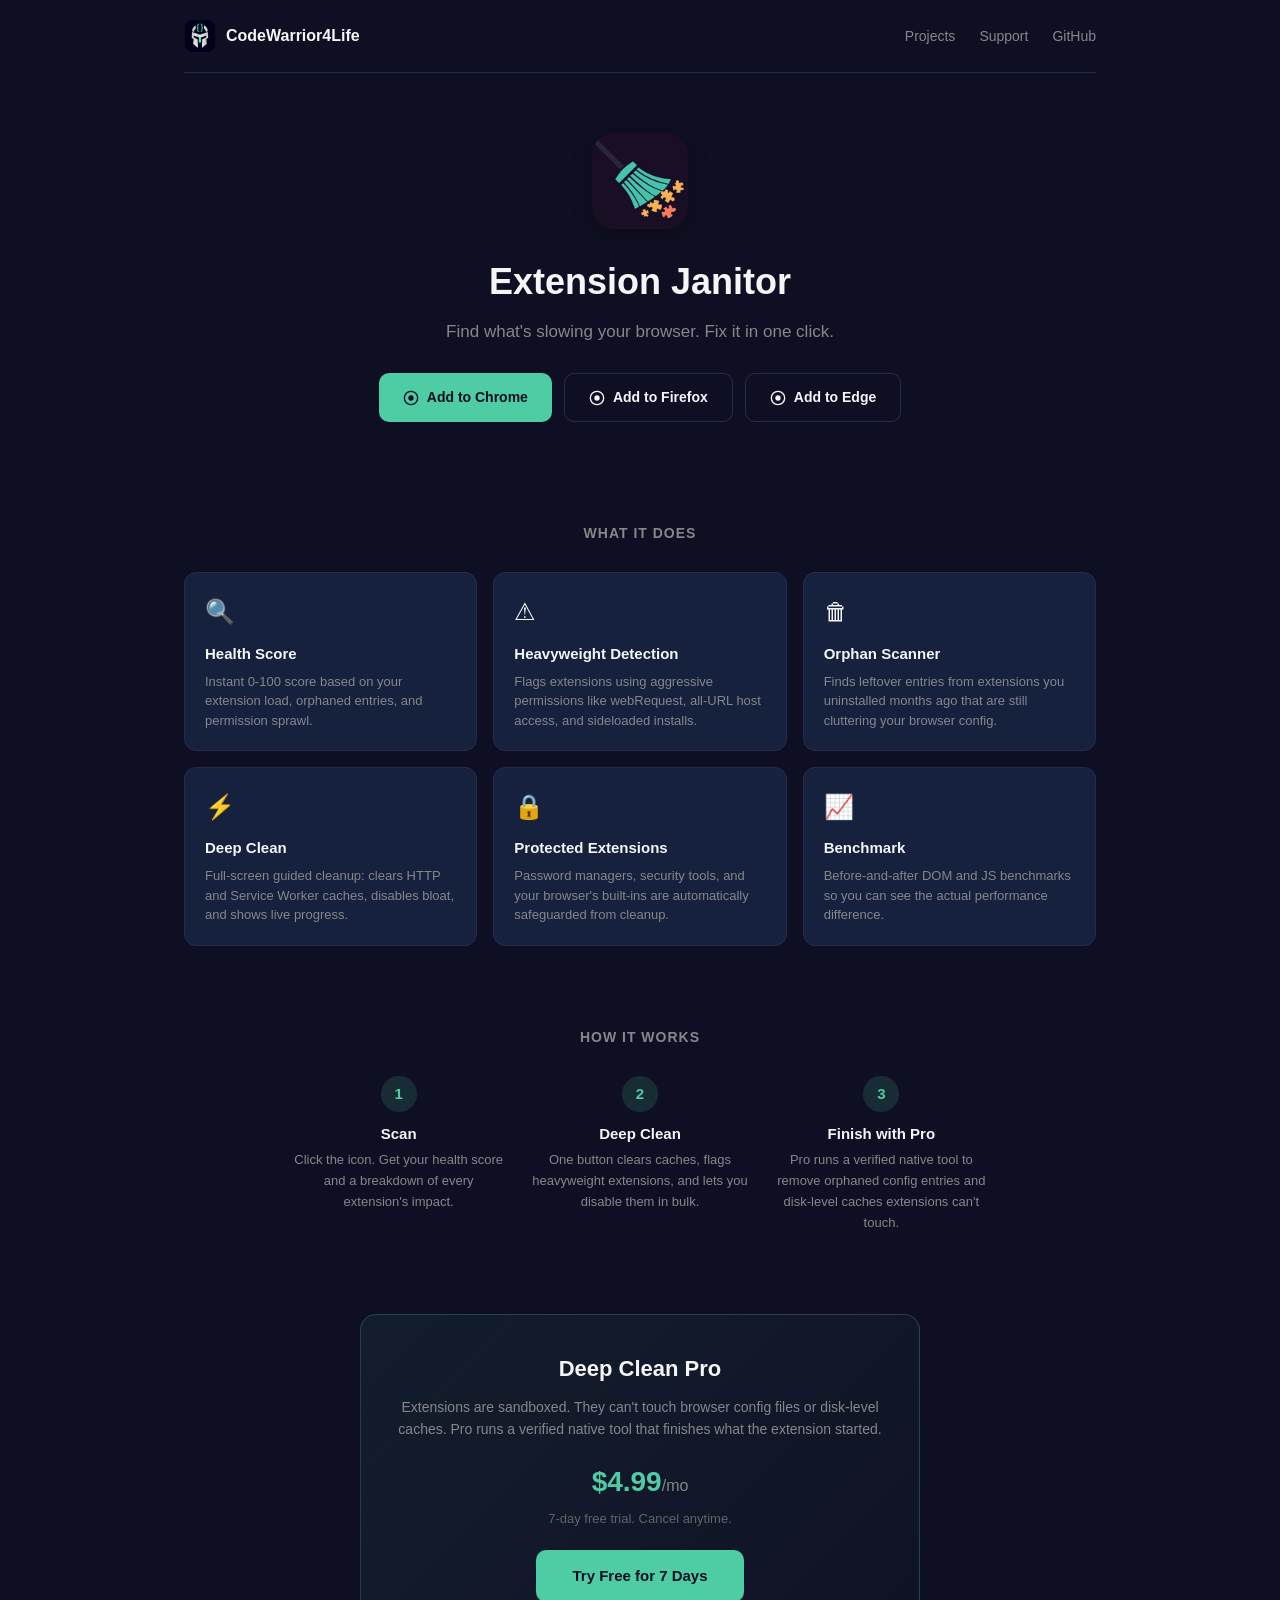
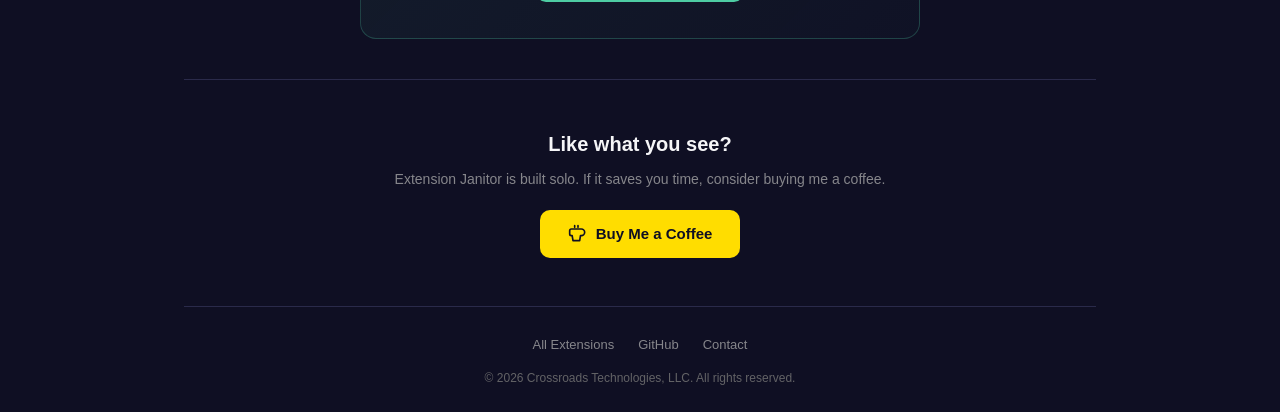
==== extensions/extension-janitor/index.html @ c7dee350 "Initial portfolio site: Extension Janitor page, BMAC, GitHub Pages deploy" ====
<!DOCTYPE html>
<html lang="en">
<head>
  <meta charset="UTF-8">
  <meta name="viewport" content="width=device-width, initial-scale=1.0">
  <title>Extension Janitor — Find what's slowing your browser</title>
  <meta name="description" content="Scan for orphaned entries, heavyweight extensions, and stale caches. Deep Clean disables bloat and clears junk. Pro finishes the job with native cleanup.">
  <meta property="og:title" content="Extension Janitor">
  <meta property="og:description" content="Find what's slowing your browser. Fix it in one click.">
  <meta property="og:image" content="../../assets/img/og-image.png">
  <meta property="og:type" content="website">
  <link rel="icon" href="icon.png" type="image/png">
  <link rel="stylesheet" href="../../assets/css/style.css">
</head>
<body>
  <div class="container">

    <!-- Nav -->
    <nav class="site-nav">
      <a href="/" class="nav-brand">
        <img src="../../assets/img/cw4l-icon.png" alt="" class="nav-logo">
        CodeWarrior4Life
      </a>
      <ul class="nav-links">
        <li><a href="/#projects">Projects</a></li>
        <li><a href="/#support">Support</a></li>
        <li><a href="https://github.com/CodeWarrior4Life" target="_blank" rel="noopener">GitHub</a></li>
      </ul>
    </nav>

    <!-- Hero -->
    <section class="ext-hero">
      <img src="icon.png" alt="Extension Janitor" class="ext-hero-icon">
      <h1>Extension Janitor</h1>
      <p class="tagline">Find what's slowing your browser. Fix it in one click.</p>

      <div class="install-buttons">
        <a href="#" class="btn-install btn-install-chrome">
          <svg width="16" height="16" viewBox="0 0 24 24" fill="currentColor"><circle cx="12" cy="12" r="10" fill="none" stroke="currentColor" stroke-width="2"/><circle cx="12" cy="12" r="4"/></svg>
          Add to Chrome
        </a>
        <a href="#" class="btn-install btn-install-firefox">
          <svg width="16" height="16" viewBox="0 0 24 24" fill="currentColor"><circle cx="12" cy="12" r="10" fill="none" stroke="currentColor" stroke-width="2"/><circle cx="12" cy="12" r="4"/></svg>
          Add to Firefox
        </a>
        <a href="#" class="btn-install btn-install-edge">
          <svg width="16" height="16" viewBox="0 0 24 24" fill="currentColor"><circle cx="12" cy="12" r="10" fill="none" stroke="currentColor" stroke-width="2"/><circle cx="12" cy="12" r="4"/></svg>
          Add to Edge
        </a>
      </div>
    </section>

    <!-- Features -->
    <section class="features-section">
      <h2>What it does</h2>
      <div class="features-grid">

        <div class="feature-card">
          <div class="feature-icon">&#128269;</div>
          <h3>Health Score</h3>
          <p>Instant 0-100 score based on your extension load, orphaned entries, and permission sprawl.</p>
        </div>

        <div class="feature-card">
          <div class="feature-icon">&#9888;</div>
          <h3>Heavyweight Detection</h3>
          <p>Flags extensions using aggressive permissions like webRequest, all-URL host access, and sideloaded installs.</p>
        </div>

        <div class="feature-card">
          <div class="feature-icon">&#128465;</div>
          <h3>Orphan Scanner</h3>
          <p>Finds leftover entries from extensions you uninstalled months ago that are still cluttering your browser config.</p>
        </div>

        <div class="feature-card">
          <div class="feature-icon">&#9889;</div>
          <h3>Deep Clean</h3>
          <p>Full-screen guided cleanup: clears HTTP and Service Worker caches, disables bloat, and shows live progress.</p>
        </div>

        <div class="feature-card">
          <div class="feature-icon">&#128274;</div>
          <h3>Protected Extensions</h3>
          <p>Password managers, security tools, and your browser's built-ins are automatically safeguarded from cleanup.</p>
        </div>

        <div class="feature-card">
          <div class="feature-icon">&#128200;</div>
          <h3>Benchmark</h3>
          <p>Before-and-after DOM and JS benchmarks so you can see the actual performance difference.</p>
        </div>

      </div>
    </section>

    <!-- How it works -->
    <section class="how-section">
      <h2>How it works</h2>
      <div class="how-steps">
        <div class="how-step">
          <div class="how-step-number">1</div>
          <h3>Scan</h3>
          <p>Click the icon. Get your health score and a breakdown of every extension's impact.</p>
        </div>
        <div class="how-step">
          <div class="how-step-number">2</div>
          <h3>Deep Clean</h3>
          <p>One button clears caches, flags heavyweight extensions, and lets you disable them in bulk.</p>
        </div>
        <div class="how-step">
          <div class="how-step-number">3</div>
          <h3>Finish with Pro</h3>
          <p>Pro runs a verified native tool to remove orphaned config entries and disk-level caches extensions can't touch.</p>
        </div>
      </div>
    </section>

    <!-- Pro -->
    <section class="pro-section">
      <div class="pro-box">
        <h2>Deep Clean Pro</h2>
        <p>
          Extensions are sandboxed. They can't touch browser config files or
          disk-level caches. Pro runs a verified native tool that finishes
          what the extension started.
        </p>
        <div class="pro-price">$4.99<span style="font-size:16px;font-weight:400;color:#86868b">/mo</span></div>
        <div class="pro-price-sub">7-day free trial. Cancel anytime.</div>
        <a href="#" class="btn-pro">Try Free for 7 Days</a>
      </div>
    </section>

    <!-- Support -->
    <section class="support-section">
      <h2>Like what you see?</h2>
      <p>Extension Janitor is built solo. If it saves you time, consider buying me a coffee.</p>
      <a href="https://buymeacoffee.com/tfvmclmlwp" target="_blank" rel="noopener" class="btn-bmac">
        <svg width="20" height="20" viewBox="0 0 24 24" fill="none"><path d="M4 6h12a4 4 0 0 1 0 8h-1l-1 6H6l-1-6H4a2 2 0 0 1-2-2V8a2 2 0 0 1 2-2z" stroke="currentColor" stroke-width="2" stroke-linejoin="round"/><path d="M8 2v2m4-2v2" stroke="currentColor" stroke-width="2" stroke-linecap="round"/></svg>
        Buy Me a Coffee
      </a>
    </section>

    <!-- Footer -->
    <footer class="site-footer">
      <ul class="footer-links">
        <li><a href="/">All Extensions</a></li>
        <li><a href="https://github.com/CodeWarrior4Life" target="_blank" rel="noopener">GitHub</a></li>
        <li><a href="mailto:info@crossroadtech.com">Contact</a></li>
      </ul>
      <p class="footer-copy">&copy; 2026 Crossroads Technologies, LLC. All rights reserved.</p>
    </footer>

  </div>
</body>
</html>
---- assets/css/style.css ----
/* =======================================================================
   CodeWarrior4Life — Portfolio Site
   Dark-mode, minimal, fast. Shared across all pages.
   ======================================================================= */

/* --- Reset & Base --- */
*, *::before, *::after { box-sizing: border-box; margin: 0; padding: 0; }

:root {
  --bg:         #0f0f23;
  --bg-card:    #16213e;
  --bg-hover:   #1a2744;
  --border:     #2a2a4a;
  --text:       #f5f5f7;
  --text-muted: #86868b;
  --text-dim:   #636366;
  --accent:     #4ecca3;
  --accent-dim: rgba(78, 204, 163, 0.15);
  --warn:       #f0a500;
  --danger:     #e74c3c;
  --max-w:      960px;
}

html { scroll-behavior: smooth; }

body {
  background: var(--bg);
  color: var(--text);
  font-family: -apple-system, BlinkMacSystemFont, 'Segoe UI', Roboto, sans-serif;
  line-height: 1.6;
  -webkit-font-smoothing: antialiased;
}

a { color: var(--accent); text-decoration: none; }
a:hover { text-decoration: underline; }

img { max-width: 100%; height: auto; }

/* --- Layout --- */

.container {
  max-width: var(--max-w);
  margin: 0 auto;
  padding: 0 24px;
}

/* --- Nav --- */

.site-nav {
  display: flex;
  align-items: center;
  justify-content: space-between;
  padding: 20px 0;
  border-bottom: 1px solid var(--border);
}

.nav-brand {
  display: flex;
  align-items: center;
  gap: 10px;
  font-weight: 700;
  font-size: 16px;
  color: var(--text);
  text-decoration: none;
}

.nav-brand:hover { text-decoration: none; }

.nav-logo {
  width: 32px;
  height: 32px;
  border-radius: 8px;
}

.nav-links {
  display: flex;
  gap: 24px;
  list-style: none;
}

.nav-links a {
  color: var(--text-muted);
  font-size: 14px;
  font-weight: 500;
  transition: color 0.2s;
}

.nav-links a:hover {
  color: var(--text);
  text-decoration: none;
}

/* --- Hero --- */

.hero {
  text-align: center;
  padding: 80px 0 60px;
}

.hero-icon {
  width: 80px;
  height: 80px;
  border-radius: 20px;
  margin-bottom: 20px;
}

.hero h1 {
  font-size: 40px;
  font-weight: 800;
  letter-spacing: -0.5px;
  margin-bottom: 12px;
}

.hero .tagline {
  font-size: 18px;
  color: var(--text-muted);
  max-width: 520px;
  margin: 0 auto;
}

/* --- Extension Cards (main page) --- */

.extensions-grid {
  display: grid;
  grid-template-columns: repeat(auto-fill, minmax(280px, 1fr));
  gap: 20px;
  margin: 40px 0 60px;
}

.ext-card {
  background: var(--bg-card);
  border: 1px solid var(--border);
  border-radius: 14px;
  padding: 28px 24px;
  transition: transform 0.2s, border-color 0.3s, box-shadow 0.3s;
  display: flex;
  flex-direction: column;
  text-decoration: none;
  color: var(--text);
}

.ext-card:hover {
  transform: translateY(-3px);
  border-color: var(--accent);
  box-shadow: 0 8px 30px rgba(78, 204, 163, 0.1);
  text-decoration: none;
}

.ext-card-header {
  display: flex;
  align-items: center;
  gap: 14px;
  margin-bottom: 14px;
}

.ext-card-icon {
  width: 48px;
  height: 48px;
  border-radius: 12px;
  flex-shrink: 0;
}

.ext-card-title {
  font-size: 18px;
  font-weight: 700;
}

.ext-card-tagline {
  font-size: 14px;
  color: var(--text-muted);
  flex: 1;
  margin-bottom: 16px;
}

.ext-card-cta {
  display: inline-flex;
  align-items: center;
  gap: 6px;
  font-size: 13px;
  font-weight: 600;
  color: var(--accent);
  margin-top: auto;
}

.ext-card-cta::after {
  content: '\2192';
  transition: transform 0.2s;
}

.ext-card:hover .ext-card-cta::after {
  transform: translateX(4px);
}

/* --- Extension Detail Page --- */

.ext-hero {
  text-align: center;
  padding: 60px 0 40px;
}

.ext-hero-icon {
  width: 96px;
  height: 96px;
  border-radius: 22px;
  margin-bottom: 16px;
  box-shadow: 0 4px 20px rgba(0,0,0,0.3);
}

.ext-hero h1 {
  font-size: 36px;
  font-weight: 800;
  margin-bottom: 8px;
}

.ext-hero .tagline {
  font-size: 17px;
  color: var(--text-muted);
  max-width: 480px;
  margin: 0 auto 28px;
}

/* Install buttons */
.install-buttons {
  display: flex;
  gap: 12px;
  justify-content: center;
  flex-wrap: wrap;
  margin-bottom: 20px;
}

.btn-install {
  display: inline-flex;
  align-items: center;
  gap: 8px;
  padding: 12px 24px;
  border-radius: 10px;
  font-size: 14px;
  font-weight: 600;
  transition: transform 0.15s, box-shadow 0.3s;
  text-decoration: none;
}

.btn-install:hover {
  transform: scale(1.03);
  text-decoration: none;
}

.btn-install-chrome {
  background: var(--accent);
  color: var(--bg);
}

.btn-install-firefox {
  background: transparent;
  color: var(--text);
  border: 1px solid var(--border);
}

.btn-install-edge {
  background: transparent;
  color: var(--text);
  border: 1px solid var(--border);
}

.btn-install-firefox:hover,
.btn-install-edge:hover {
  border-color: var(--accent);
}

/* Features */
.features-section {
  padding: 40px 0;
}

.features-section h2 {
  font-size: 14px;
  font-weight: 700;
  text-transform: uppercase;
  letter-spacing: 1px;
  color: var(--text-muted);
  text-align: center;
  margin-bottom: 28px;
}

.features-grid {
  display: grid;
  grid-template-columns: repeat(auto-fill, minmax(260px, 1fr));
  gap: 16px;
}

.feature-card {
  background: var(--bg-card);
  border: 1px solid var(--border);
  border-radius: 12px;
  padding: 20px;
}

.feature-icon {
  font-size: 24px;
  margin-bottom: 10px;
}

.feature-card h3 {
  font-size: 15px;
  font-weight: 700;
  margin-bottom: 6px;
}

.feature-card p {
  font-size: 13px;
  color: var(--text-muted);
  line-height: 1.5;
}

/* How it works */
.how-section {
  padding: 40px 0;
  text-align: center;
}

.how-section h2 {
  font-size: 14px;
  font-weight: 700;
  text-transform: uppercase;
  letter-spacing: 1px;
  color: var(--text-muted);
  margin-bottom: 28px;
}

.how-steps {
  display: grid;
  grid-template-columns: repeat(auto-fill, minmax(200px, 1fr));
  gap: 24px;
  max-width: 700px;
  margin: 0 auto;
}

.how-step {
  text-align: center;
}

.how-step-number {
  display: inline-flex;
  align-items: center;
  justify-content: center;
  width: 36px;
  height: 36px;
  background: var(--accent-dim);
  color: var(--accent);
  border-radius: 50%;
  font-size: 15px;
  font-weight: 700;
  margin-bottom: 10px;
}

.how-step h3 {
  font-size: 15px;
  font-weight: 600;
  margin-bottom: 4px;
}

.how-step p {
  font-size: 13px;
  color: var(--text-muted);
}

/* Pro section */
.pro-section {
  padding: 40px 0;
  text-align: center;
}

.pro-box {
  background: linear-gradient(135deg, rgba(78, 204, 163, 0.08), rgba(78, 204, 163, 0.02));
  border: 1px solid rgba(78, 204, 163, 0.25);
  border-radius: 16px;
  padding: 36px 28px;
  max-width: 560px;
  margin: 0 auto;
}

.pro-box h2 {
  font-size: 22px;
  font-weight: 800;
  margin-bottom: 10px;
}

.pro-box p {
  font-size: 14px;
  color: var(--text-muted);
  margin-bottom: 20px;
  line-height: 1.6;
}

.pro-price {
  font-size: 28px;
  font-weight: 800;
  color: var(--accent);
  margin-bottom: 4px;
}

.pro-price-sub {
  font-size: 13px;
  color: var(--text-dim);
  margin-bottom: 20px;
}

.btn-pro {
  display: inline-block;
  background: var(--accent);
  color: var(--bg);
  padding: 14px 36px;
  border-radius: 10px;
  font-size: 15px;
  font-weight: 700;
  transition: transform 0.15s;
}

.btn-pro:hover {
  transform: scale(1.03);
  text-decoration: none;
}

/* --- Support / BMAC Section --- */

.support-section {
  text-align: center;
  padding: 48px 0;
  border-top: 1px solid var(--border);
}

.support-section h2 {
  font-size: 20px;
  font-weight: 700;
  margin-bottom: 8px;
}

.support-section p {
  font-size: 14px;
  color: var(--text-muted);
  margin-bottom: 20px;
}

.btn-bmac {
  display: inline-flex;
  align-items: center;
  gap: 8px;
  background: #ffdd00;
  color: #0f0f23;
  padding: 12px 28px;
  border-radius: 10px;
  font-size: 15px;
  font-weight: 700;
  transition: transform 0.15s;
}

.btn-bmac:hover {
  transform: scale(1.03);
  text-decoration: none;
}

/* --- Footer --- */

.site-footer {
  border-top: 1px solid var(--border);
  padding: 24px 0;
  text-align: center;
}

.footer-links {
  display: flex;
  gap: 24px;
  justify-content: center;
  list-style: none;
  margin-bottom: 12px;
}

.footer-links a {
  font-size: 13px;
  color: var(--text-muted);
}

.footer-copy {
  font-size: 12px;
  color: var(--text-dim);
}

/* --- Responsive --- */

@media (max-width: 640px) {
  .hero { padding: 48px 0 36px; }
  .hero h1 { font-size: 28px; }
  .hero .tagline { font-size: 15px; }

  .ext-hero h1 { font-size: 28px; }

  .nav-links { gap: 16px; }

  .features-grid,
  .how-steps {
    grid-template-columns: 1fr;
  }

  .install-buttons {
    flex-direction: column;
    align-items: center;
  }

  .btn-install { width: 100%; max-width: 280px; justify-content: center; }
}
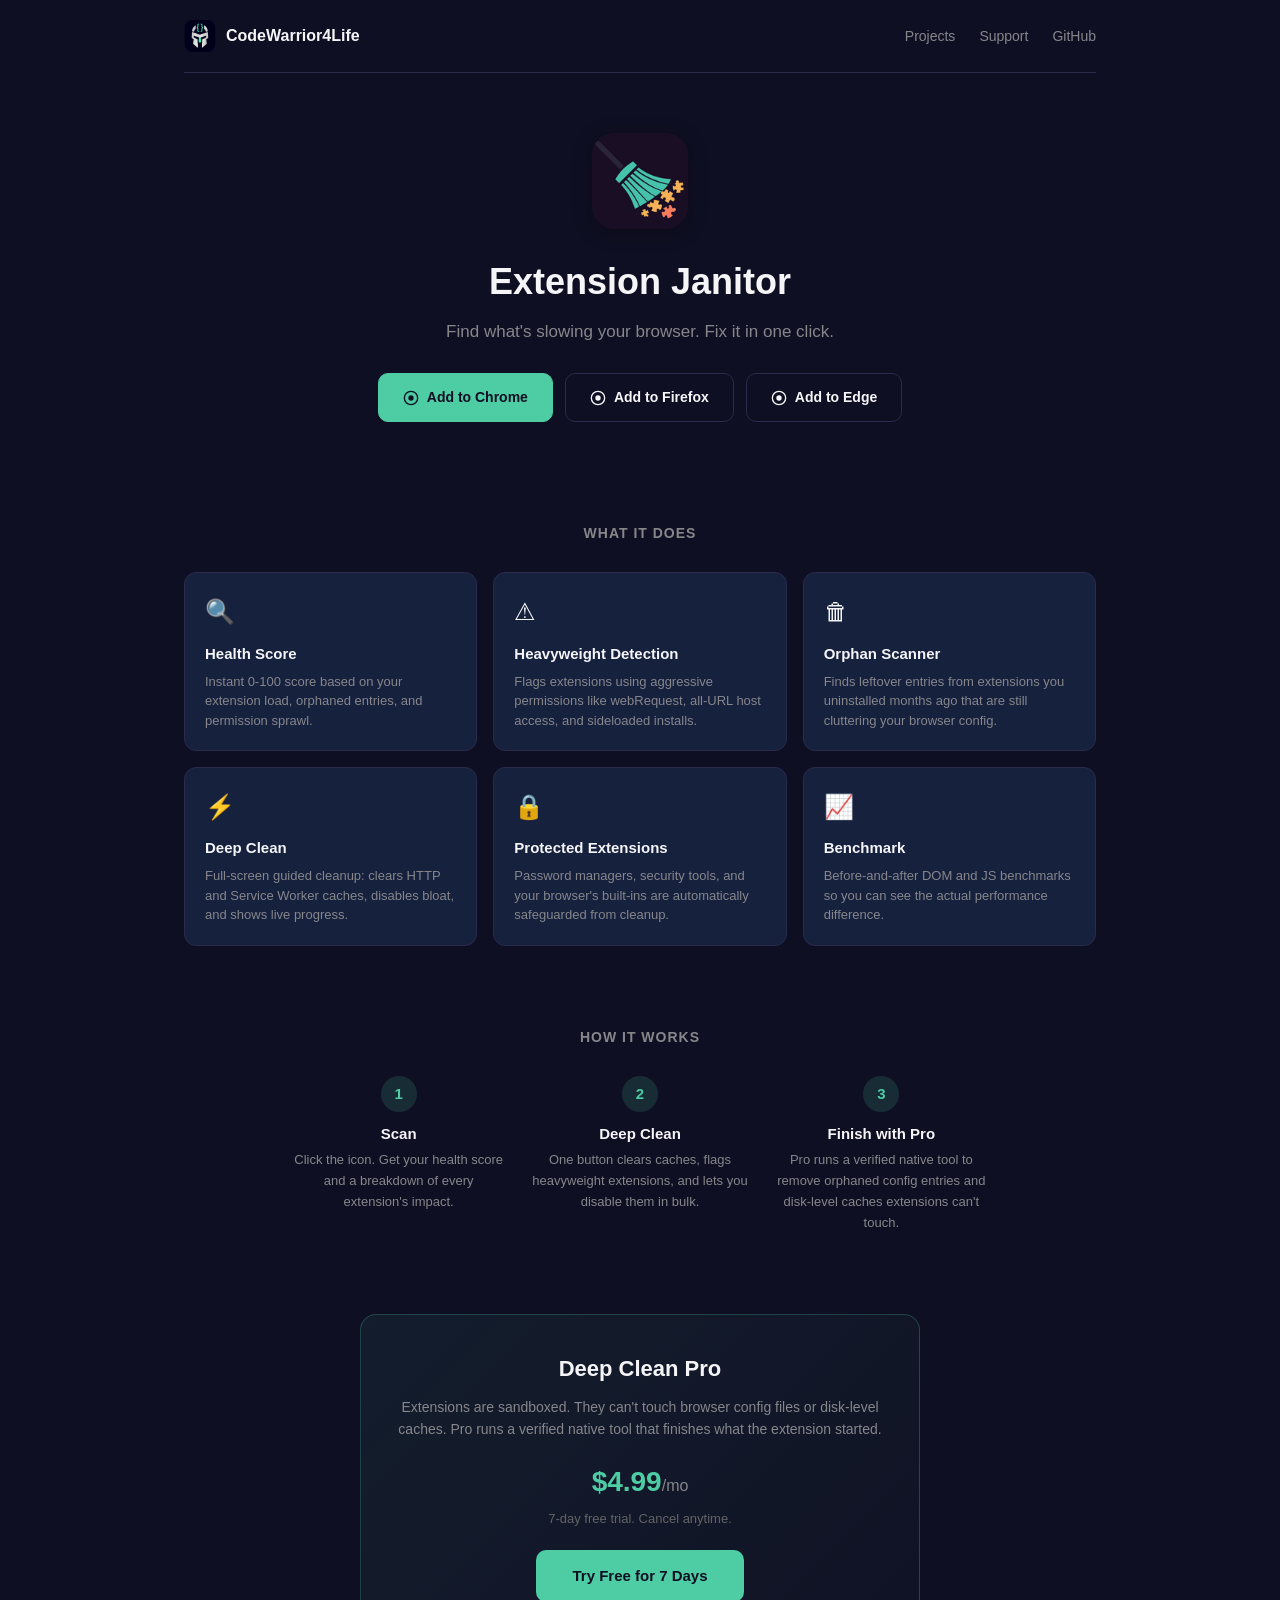
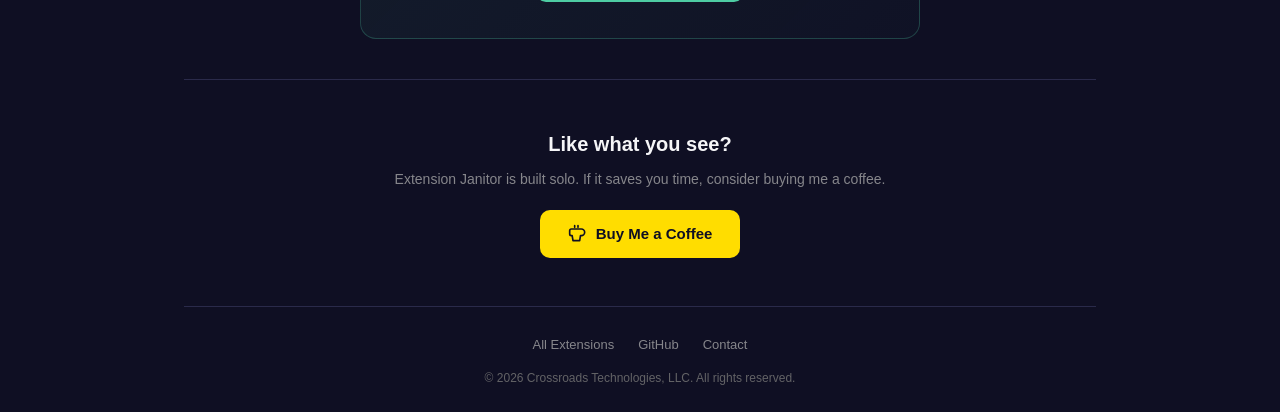
==== commit d69f1d89: "Add browser-detected install button highlighting and update contact email Install buttons now defaul" ====
--- a/extensions/extension-janitor/index.html
+++ b/extensions/extension-janitor/index.html
@@ -146,11 +146,27 @@
       <ul class="footer-links">
         <li><a href="/">All Extensions</a></li>
         <li><a href="https://github.com/CodeWarrior4Life" target="_blank" rel="noopener">GitHub</a></li>
-        <li><a href="mailto:info@crossroadtech.com">Contact</a></li>
+        <li><a href="mailto:info@codewarrior4life.com">Contact</a></li>
       </ul>
       <p class="footer-copy">&copy; 2026 Crossroads Technologies, LLC. All rights reserved.</p>
     </footer>
 
   </div>
+
+  <script>
+    // Detect browser and highlight the matching install button
+    (function() {
+      var ua = navigator.userAgent;
+      var btn;
+      if (/Edg\//i.test(ua)) {
+        btn = document.querySelector('.btn-install-edge');
+      } else if (/Firefox\//i.test(ua)) {
+        btn = document.querySelector('.btn-install-firefox');
+      } else if (/Chrome\//i.test(ua)) {
+        btn = document.querySelector('.btn-install-chrome');
+      }
+      if (btn) btn.classList.add('btn-install-primary');
+    })();
+  </script>
 </body>
 </html>
--- a/assets/css/style.css
+++ b/assets/css/style.css
@@ -245,25 +245,30 @@
   text-decoration: none;
 }
 
-.btn-install-chrome {
-  background: var(--accent);
-  color: var(--bg);
-}
-
-.btn-install-firefox {
-  background: transparent;
-  color: var(--text);
-  border: 1px solid var(--border);
-}
-
+.btn-install-chrome,
+.btn-install-firefox,
 .btn-install-edge {
   background: transparent;
   color: var(--text);
   border: 1px solid var(--border);
 }
 
+.btn-install-chrome:hover,
 .btn-install-firefox:hover,
 .btn-install-edge:hover {
+  border-color: var(--accent);
+}
+
+/* Applied by JS based on detected browser */
+.btn-install-primary {
+  background: var(--accent);
+  color: var(--bg);
+  border-color: var(--accent);
+  font-weight: 600;
+  order: -1; /* Move to front */
+}
+
+.btn-install-primary:hover {
   border-color: var(--accent);
 }
 
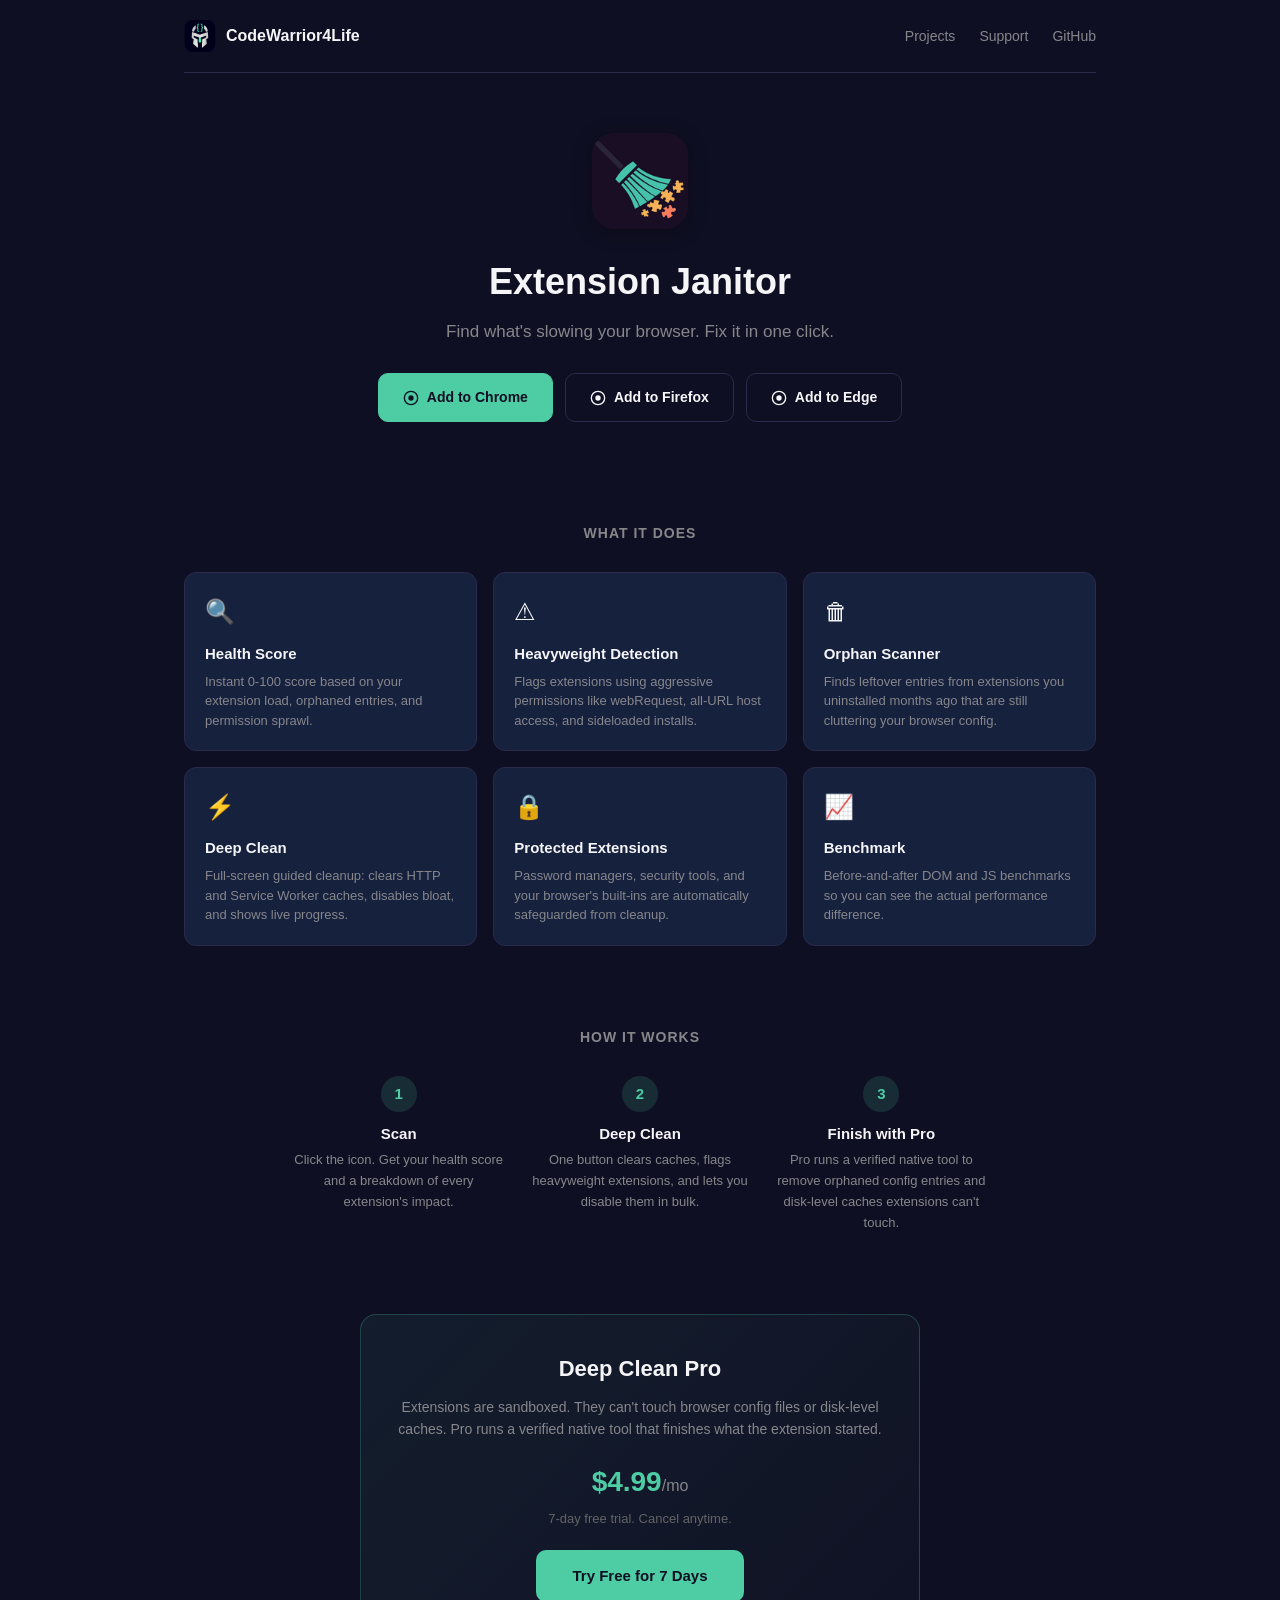
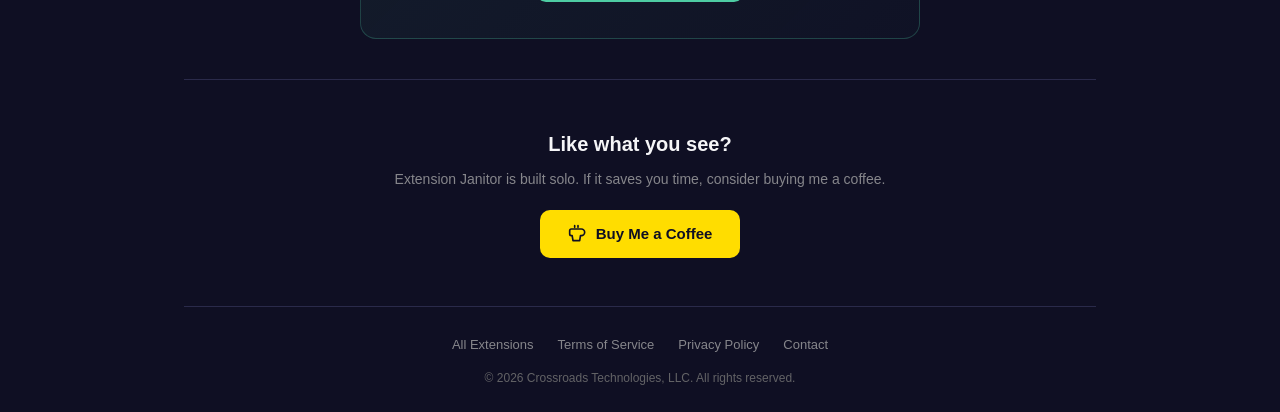
==== commit 6a0de9c4: "Add Terms of Service and Privacy Policy pages Digital delivery no-refund policy, data collection tra" ====
--- a/extensions/extension-janitor/index.html
+++ b/extensions/extension-janitor/index.html
@@ -145,7 +145,8 @@
     <footer class="site-footer">
       <ul class="footer-links">
         <li><a href="/">All Extensions</a></li>
-        <li><a href="https://github.com/CodeWarrior4Life" target="_blank" rel="noopener">GitHub</a></li>
+        <li><a href="terms.html">Terms of Service</a></li>
+        <li><a href="privacy.html">Privacy Policy</a></li>
         <li><a href="mailto:info@codewarrior4life.com">Contact</a></li>
       </ul>
       <p class="footer-copy">&copy; 2026 Crossroads Technologies, LLC. All rights reserved.</p>
